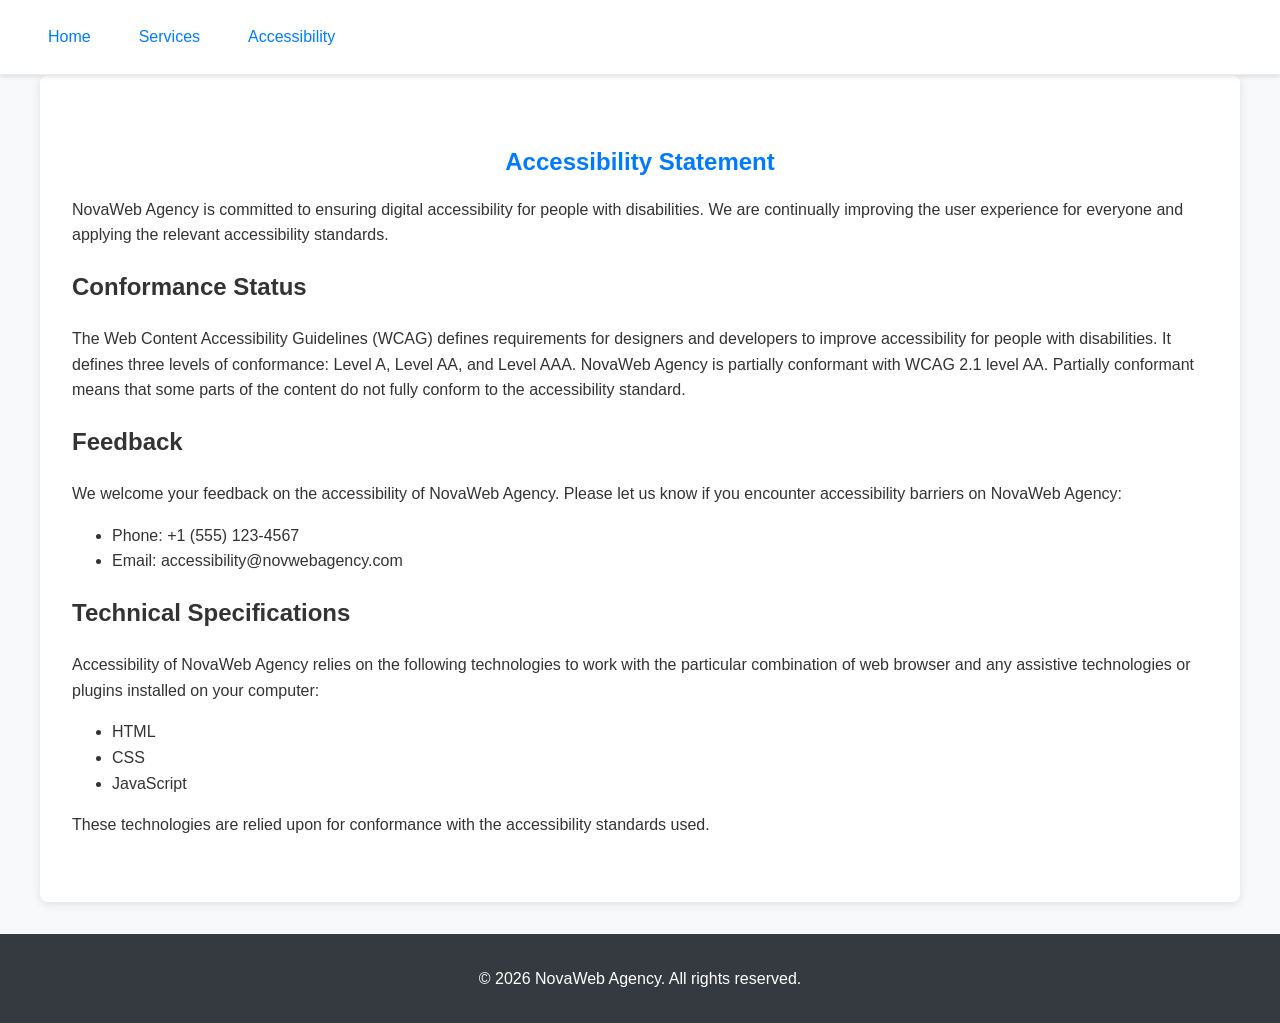
==== accessibility.html @ a5b37bcd "Initial commit - web agency project" ====
<!DOCTYPE html>
<html lang="en">
<head>
  <meta charset="UTF-8">
  <meta name="viewport" content="width=device-width, initial-scale=1.0">
  <title>Accessibility Statement - NovaWeb Agency</title>
  <link rel="stylesheet" href="css/style.css">
</head>
<body>
  <header class="header">
    <nav class="nav">
      <a href="index.html">Home</a>
      <a href="services.html">Services</a>
      <a href="accessibility.html">Accessibility</a>
    </nav>
  </header>

  <main>
    <section class="accessibility">
      <h1>Accessibility Statement</h1>

      <p>NovaWeb Agency is committed to ensuring digital accessibility for people with disabilities. We are continually improving the user experience for everyone and applying the relevant accessibility standards.</p>

      <h2>Conformance Status</h2>
      <p>The Web Content Accessibility Guidelines (WCAG) defines requirements for designers and developers to improve accessibility for people with disabilities. It defines three levels of conformance: Level A, Level AA, and Level AAA. NovaWeb Agency is partially conformant with WCAG 2.1 level AA. Partially conformant means that some parts of the content do not fully conform to the accessibility standard.</p>

      <h2>Feedback</h2>
      <p>We welcome your feedback on the accessibility of NovaWeb Agency. Please let us know if you encounter accessibility barriers on NovaWeb Agency:</p>
      <ul>
        <li>Phone: +1 (555) 123-4567</li>
        <li>Email: accessibility@novwebagency.com</li>
      </ul>

      <h2>Technical Specifications</h2>
      <p>Accessibility of NovaWeb Agency relies on the following technologies to work with the particular combination of web browser and any assistive technologies or plugins installed on your computer:</p>
      <ul>
        <li>HTML</li>
        <li>CSS</li>
        <li>JavaScript</li>
      </ul>
      <p>These technologies are relied upon for conformance with the accessibility standards used.</p>
    </section>
  </main>

  <footer>
    <p>&copy; 2026 NovaWeb Agency. All rights reserved.</p>
  </footer>
</body>
</html>
---- css/style.css ----
/* Mobile-first responsive design */

body {
  font-family: 'Segoe UI', Tahoma, Geneva, Verdana, sans-serif;
  margin: 0;
  padding: 0;
  line-height: 1.6;
  color: #333;
  background-color: #f8f9fa;
}

.header {
  position: sticky;
  top: 0;
  z-index: 1000;
  background-color: #fff;
  border-bottom: 1px solid #e9ecef;
  box-shadow: 0 2px 4px rgba(0,0,0,0.1);
}

.nav {
  display: flex;
  justify-content: space-around;
  padding: 1rem;
  gap: 1rem;
}

.nav a {
  text-decoration: none;
  color: #007bff;
  font-weight: 500;
  padding: 0.5rem 1rem;
  border-radius: 4px;
  transition: background-color 0.3s ease;
}

.nav a:hover {
  background-color: #e7f3ff;
}

main {
  max-width: 1200px;
  margin: 0 auto;
  padding: 0 1rem;
}

.hero {
  text-align: center;
  padding: 2rem 0;
  background: linear-gradient(135deg, #667eea 0%, #764ba2 100%);
  color: white;
  border-radius: 8px;
  margin-bottom: 2rem;
}

.hero h1 {
  margin-bottom: 1rem;
  font-size: 2.5rem;
}

.hero p {
  font-size: 1.2rem;
  margin-bottom: 1.5rem;
}

.hero img {
  max-width: 100%;
  height: auto;
  border-radius: 8px;
  margin-top: 1rem;
}

.about, .contact, .services, .accessibility {
  padding: 2rem 0;
  background-color: white;
  margin-bottom: 2rem;
  border-radius: 8px;
  box-shadow: 0 2px 10px rgba(0,0,0,0.1);
}

.about h2, .contact h2, .services h1, .accessibility h1 {
  color: #007bff;
  margin-bottom: 1rem;
  text-align: center;
}

.services h1 {
  font-size: 2rem;
}

.service-cards {
  display: grid;
  grid-template-columns: 1fr;
  gap: 1.5rem;
  margin-top: 2rem;
}

.card {
  background-color: #fff;
  border-radius: 8px;
  box-shadow: 0 2px 8px rgba(0,0,0,0.1);
  overflow: hidden;
  transition: transform 0.3s ease;
}

.card:hover {
  transform: translateY(-5px);
}

.card img {
  width: 100%;
  height: 200px;
  object-fit: cover;
}

.card h3 {
  padding: 1rem;
  margin: 0;
  color: #007bff;
}

.card p {
  padding: 0 1rem 1rem;
  margin: 0;
}

form {
  max-width: 500px;
  margin: 0 auto;
  display: grid;
  gap: 1rem;
}

label {
  font-weight: 500;
  color: #495057;
}

input, button {
  padding: 0.75rem;
  border: 1px solid #ced4da;
  border-radius: 4px;
  font-size: 1rem;
}

input:focus {
  outline: none;
  border-color: #007bff;
  box-shadow: 0 0 0 2px rgba(0,123,255,0.25);
}

button {
  background-color: #007bff;
  color: white;
  border: none;
  cursor: pointer;
  transition: background-color 0.3s ease;
}

button:hover {
  background-color: #0056b3;
}

footer {
  text-align: center;
  padding: 1rem;
  background-color: #343a40;
  color: white;
  margin-top: 2rem;
}

/* Tablet and larger */
@media (min-width: 768px) {
  .nav {
    justify-content: flex-start;
    padding: 1rem 2rem;
  }

  .hero h1 {
    font-size: 3rem;
  }

  .service-cards {
    grid-template-columns: repeat(2, 1fr);
  }

  .about, .contact, .services, .accessibility {
    padding: 3rem 2rem;
  }
}

/* Desktop */
@media (min-width: 1024px) {
  .service-cards {
    grid-template-columns: repeat(4, 1fr);
  }

  main {
    padding: 0 2rem;
  }
}
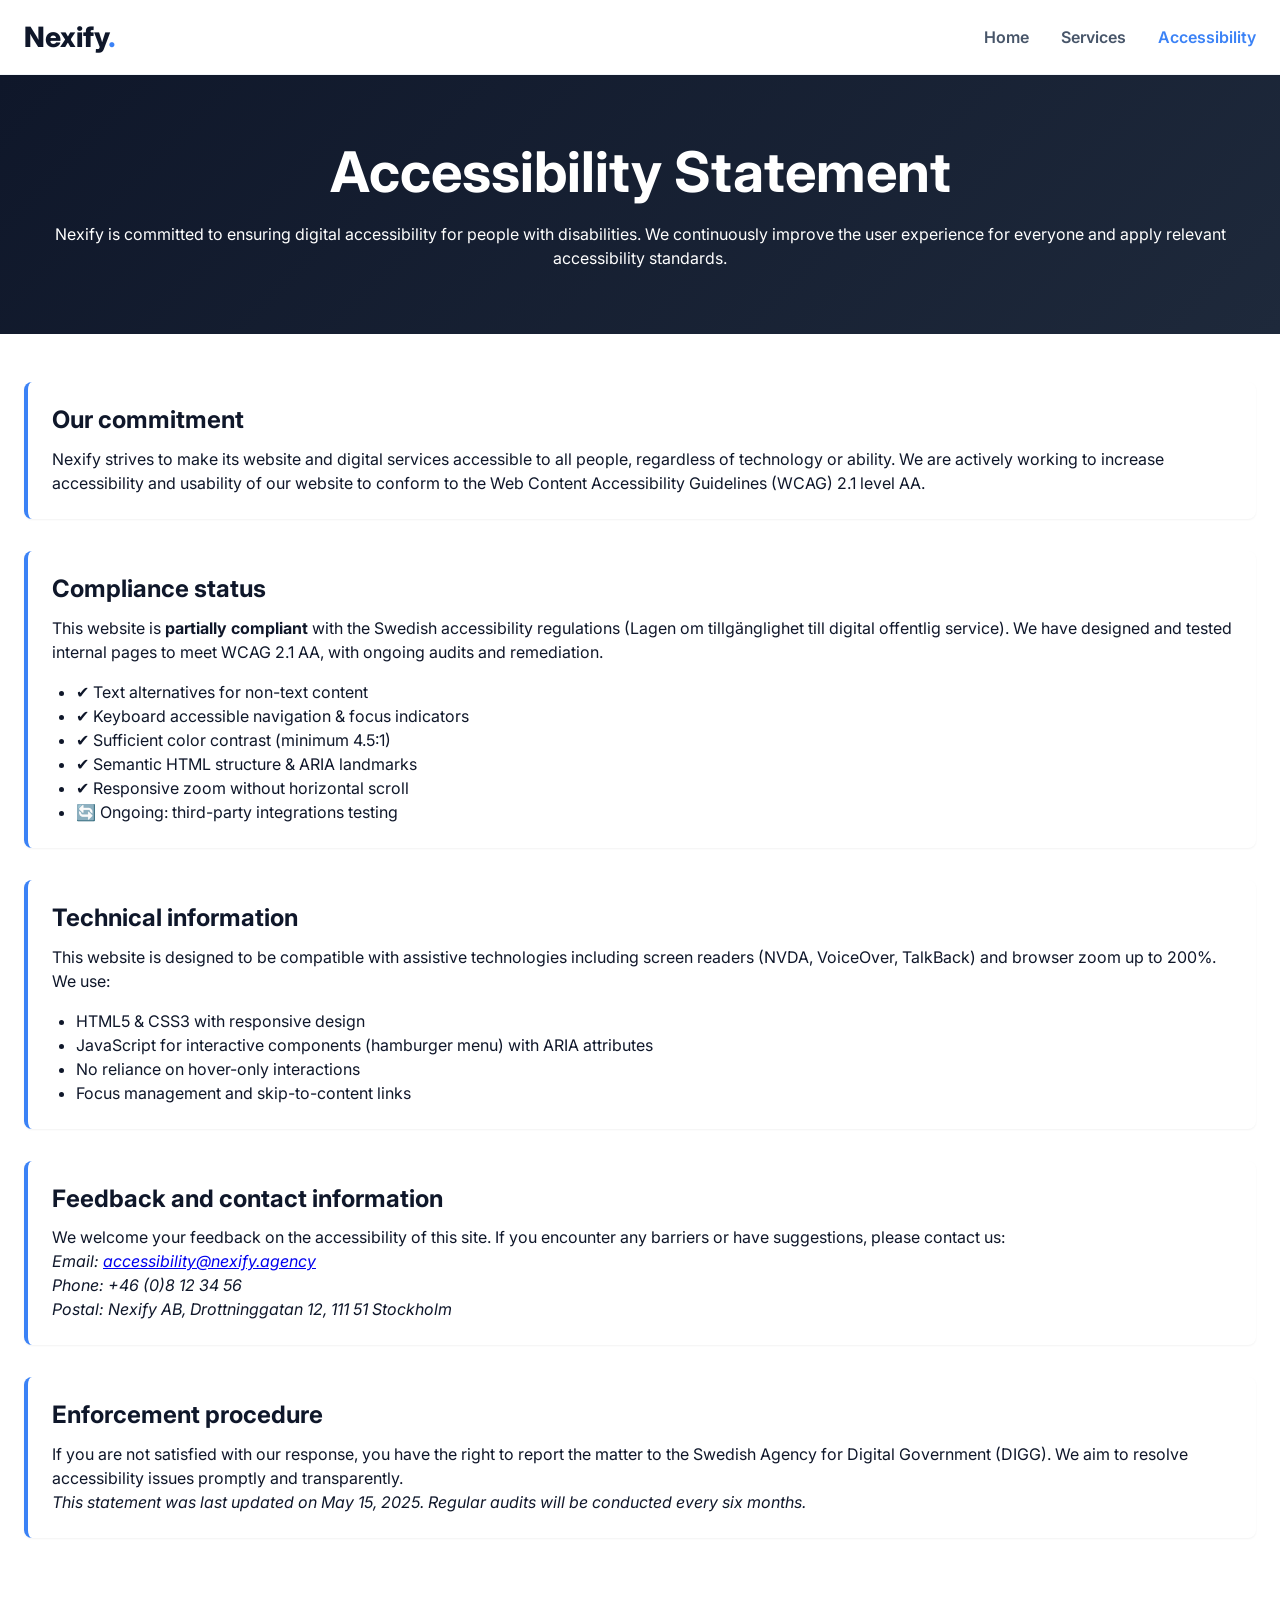
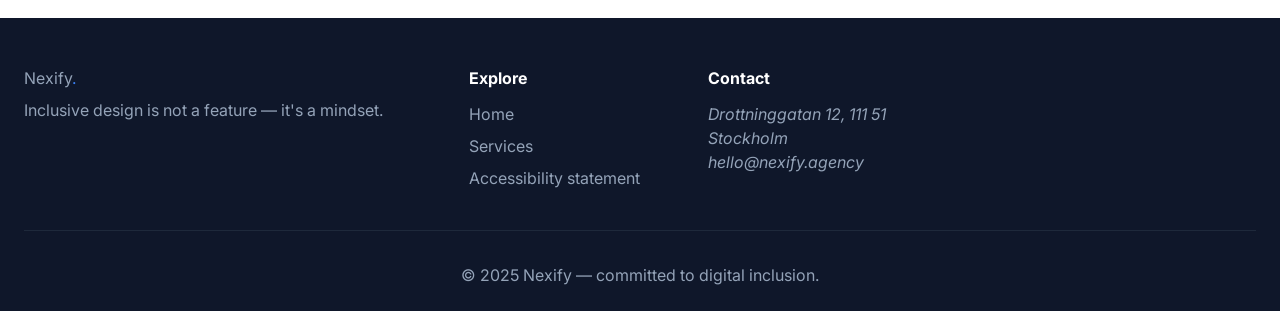
==== commit e0119aff: "Refactor website structure and styles for Nexify digital agency - Updated CSS styles for a modern, r" ====
--- a/accessibility.html
+++ b/accessibility.html
@@ -1,49 +1,124 @@
+<!-- accessibility.html -->
 <!DOCTYPE html>
 <html lang="en">
 <head>
-  <meta charset="UTF-8">
-  <meta name="viewport" content="width=device-width, initial-scale=1.0">
-  <title>Accessibility Statement - NovaWeb Agency</title>
-  <link rel="stylesheet" href="css/style.css">
+    <meta charset="UTF-8">
+    <meta name="viewport" content="width=device-width, initial-scale=1.0, viewport-fit=cover">
+    <meta name="description" content="Nexify Accessibility Statement — our commitment to digital inclusion, WCAG 2.1 AA compliance, and ongoing improvements.">
+    <title>Accessibility Statement | Nexify Agency</title>
+    <link rel="stylesheet" href="css/style.css">
+    <link rel="preconnect" href="https://fonts.googleapis.com">
+    <link rel="preconnect" href="https://fonts.gstatic.com" crossorigin>
+    <link href="https://fonts.googleapis.com/css2?family=Inter:opsz,wght@14..32,300;400;500;600;700&display=swap" rel="stylesheet">
+    <link rel="icon" type="image/svg+xml" href="data:image/svg+xml,%3Csvg xmlns='http://www.w3.org/2000/svg' viewBox='0 0 24 24' fill='%233b82f6'%3E%3Cpath d='M12 2L2 7l10 5 10-5-10-5zM2 17l10 5 10-5M2 12l10 5 10-5'/%3E%3C/svg%3E">
 </head>
 <body>
-  <header class="header">
-    <nav class="nav">
-      <a href="index.html">Home</a>
-      <a href="services.html">Services</a>
-      <a href="accessibility.html">Accessibility</a>
-    </nav>
-  </header>
+    <a href="#main-content" class="skip-link">Skip to main content</a>
 
-  <main>
-    <section class="accessibility">
-      <h1>Accessibility Statement</h1>
+    <header class="site-header" id="siteHeader">
+        <div class="container header-container">
+            <div class="logo">
+                <a href="index.html" aria-label="Nexify homepage">Nexify<span>.</span></a>
+            </div>
+            <button class="nav-toggle" id="navToggle" aria-label="Menu" aria-expanded="false" aria-controls="primaryNav">
+                <span class="hamburger-line"></span>
+                <span class="hamburger-line"></span>
+                <span class="hamburger-line"></span>
+            </button>
+            <nav id="primaryNav" class="primary-nav" aria-label="Main navigation">
+                <ul class="nav-list">
+                    <li><a href="index.html" class="nav-link">Home</a></li>
+                    <li><a href="services.html" class="nav-link">Services</a></li>
+                    <li><a href="accessibility.html" class="nav-link active" aria-current="page">Accessibility</a></li>
+                </ul>
+            </nav>
+        </div>
+    </header>
 
-      <p>NovaWeb Agency is committed to ensuring digital accessibility for people with disabilities. We are continually improving the user experience for everyone and applying the relevant accessibility standards.</p>
+    <main id="main-content" tabindex="-1">
+        <section class="page-hero accessibility-hero" aria-labelledby="statementTitle">
+            <div class="container">
+                <h1 id="statementTitle">Accessibility Statement</h1>
+                <p>Nexify is committed to ensuring digital accessibility for people with disabilities. We continuously improve the user experience for everyone and apply relevant accessibility standards.</p>
+            </div>
+        </section>
 
-      <h2>Conformance Status</h2>
-      <p>The Web Content Accessibility Guidelines (WCAG) defines requirements for designers and developers to improve accessibility for people with disabilities. It defines three levels of conformance: Level A, Level AA, and Level AAA. NovaWeb Agency is partially conformant with WCAG 2.1 level AA. Partially conformant means that some parts of the content do not fully conform to the accessibility standard.</p>
+        <div class="container statement-container">
+            <div class="statement-content">
+                <div class="statement-card">
+                    <h2>Our commitment</h2>
+                    <p>Nexify strives to make its website and digital services accessible to all people, regardless of technology or ability. We are actively working to increase accessibility and usability of our website to conform to the Web Content Accessibility Guidelines (WCAG) 2.1 level AA.</p>
+                </div>
 
-      <h2>Feedback</h2>
-      <p>We welcome your feedback on the accessibility of NovaWeb Agency. Please let us know if you encounter accessibility barriers on NovaWeb Agency:</p>
-      <ul>
-        <li>Phone: +1 (555) 123-4567</li>
-        <li>Email: accessibility@novwebagency.com</li>
-      </ul>
+                <div class="statement-card">
+                    <h2>Compliance status</h2>
+                    <p>This website is <strong>partially compliant</strong> with the Swedish accessibility regulations (Lagen om tillgänglighet till digital offentlig service). We have designed and tested internal pages to meet WCAG 2.1 AA, with ongoing audits and remediation.</p>
+                    <ul>
+                        <li>✔️ Text alternatives for non-text content</li>
+                        <li>✔️ Keyboard accessible navigation & focus indicators</li>
+                        <li>✔️ Sufficient color contrast (minimum 4.5:1)</li>
+                        <li>✔️ Semantic HTML structure & ARIA landmarks</li>
+                        <li>✔️ Responsive zoom without horizontal scroll</li>
+                        <li>🔄 Ongoing: third-party integrations testing</li>
+                    </ul>
+                </div>
 
-      <h2>Technical Specifications</h2>
-      <p>Accessibility of NovaWeb Agency relies on the following technologies to work with the particular combination of web browser and any assistive technologies or plugins installed on your computer:</p>
-      <ul>
-        <li>HTML</li>
-        <li>CSS</li>
-        <li>JavaScript</li>
-      </ul>
-      <p>These technologies are relied upon for conformance with the accessibility standards used.</p>
-    </section>
-  </main>
+                <div class="statement-card">
+                    <h2>Technical information</h2>
+                    <p>This website is designed to be compatible with assistive technologies including screen readers (NVDA, VoiceOver, TalkBack) and browser zoom up to 200%. We use:</p>
+                    <ul>
+                        <li>HTML5 & CSS3 with responsive design</li>
+                        <li>JavaScript for interactive components (hamburger menu) with ARIA attributes</li>
+                        <li>No reliance on hover-only interactions</li>
+                        <li>Focus management and skip-to-content links</li>
+                    </ul>
+                </div>
 
-  <footer>
-    <p>&copy; 2026 NovaWeb Agency. All rights reserved.</p>
-  </footer>
+                <div class="statement-card">
+                    <h2>Feedback and contact information</h2>
+                    <p>We welcome your feedback on the accessibility of this site. If you encounter any barriers or have suggestions, please contact us:</p>
+                    <address>
+                        Email: <a href="mailto:accessibility@nexify.agency">accessibility@nexify.agency</a><br>
+                        Phone: +46 (0)8 12 34 56<br>
+                        Postal: Nexify AB, Drottninggatan 12, 111 51 Stockholm
+                    </address>
+                </div>
+
+                <div class="statement-card">
+                    <h2>Enforcement procedure</h2>
+                    <p>If you are not satisfied with our response, you have the right to report the matter to the Swedish Agency for Digital Government (DIGG). We aim to resolve accessibility issues promptly and transparently.</p>
+                    <p><em>This statement was last updated on May 15, 2025. Regular audits will be conducted every six months.</em></p>
+                </div>
+            </div>
+        </div>
+    </main>
+
+    <footer class="site-footer">
+        <div class="container">
+            <div class="footer-grid">
+                <div class="footer-brand">
+                    <div class="logo logo-footer">Nexify<span>.</span></div>
+                    <p>Inclusive design is not a feature — it's a mindset.</p>
+                </div>
+                <div class="footer-links-group">
+                    <h4>Explore</h4>
+                    <ul>
+                        <li><a href="index.html">Home</a></li>
+                        <li><a href="services.html">Services</a></li>
+                        <li><a href="accessibility.html">Accessibility statement</a></li>
+                    </ul>
+                </div>
+                <div class="footer-contact">
+                    <h4>Contact</h4>
+                    <address>Drottninggatan 12, 111 51 Stockholm<br>hello@nexify.agency</address>
+                </div>
+            </div>
+            <div class="footer-bottom">
+                <p>© 2025 Nexify — committed to digital inclusion.</p>
+            </div>
+        </div>
+    </footer>
+
+    <script src="js/script.js"></script>
 </body>
 </html>
--- a/css/style.css
+++ b/css/style.css
@@ -1,201 +1,578 @@
-/* Mobile-first responsive design */
+/* css/style.css */
+:root {
+    --primary: #3b82f6;
+    --primary-dark: #2563eb;
+    --primary-light: #60a5fa;
+    --dark: #0f172a;
+    --gray-800: #1e293b;
+    --gray-600: #475569;
+    --gray-400: #94a3b8;
+    --gray-100: #f1f5f9;
+    --white: #ffffff;
+    --shadow-sm: 0 1px 2px 0 rgb(0 0 0 / 0.05);
+    --shadow-md: 0 4px 6px -1px rgb(0 0 0 / 0.1);
+    --shadow-lg: 0 10px 15px -3px rgb(0 0 0 / 0.1);
+    --radius: 1rem;
+    --radius-sm: 0.5rem;
+}
+
+* {
+    margin: 0;
+    padding: 0;
+    box-sizing: border-box;
+}
 
 body {
-  font-family: 'Segoe UI', Tahoma, Geneva, Verdana, sans-serif;
-  margin: 0;
-  padding: 0;
-  line-height: 1.6;
-  color: #333;
-  background-color: #f8f9fa;
-}
-
-.header {
-  position: sticky;
-  top: 0;
-  z-index: 1000;
-  background-color: #fff;
-  border-bottom: 1px solid #e9ecef;
-  box-shadow: 0 2px 4px rgba(0,0,0,0.1);
-}
-
-.nav {
-  display: flex;
-  justify-content: space-around;
-  padding: 1rem;
-  gap: 1rem;
-}
-
-.nav a {
-  text-decoration: none;
-  color: #007bff;
-  font-weight: 500;
-  padding: 0.5rem 1rem;
-  border-radius: 4px;
-  transition: background-color 0.3s ease;
-}
-
-.nav a:hover {
-  background-color: #e7f3ff;
-}
-
-main {
-  max-width: 1200px;
-  margin: 0 auto;
-  padding: 0 1rem;
-}
-
+    font-family: 'Inter', system-ui, -apple-system, sans-serif;
+    line-height: 1.5;
+    color: var(--dark);
+    background-color: var(--white);
+}
+
+.container {
+    max-width: 1280px;
+    margin: 0 auto;
+    padding: 0 1.5rem;
+}
+
+/* Skip link */
+.skip-link {
+    position: absolute;
+    top: -40px;
+    left: 0;
+    background: var(--primary);
+    color: white;
+    padding: 0.5rem 1rem;
+    text-decoration: none;
+    z-index: 1000;
+    border-radius: var(--radius-sm);
+}
+
+.skip-link:focus {
+    top: 1rem;
+    left: 1rem;
+}
+
+/* Typography */
+h1, h2, h3 {
+    line-height: 1.2;
+    font-weight: 700;
+}
+
+h1 { font-size: 2.5rem; margin-bottom: 1rem; }
+h2 { font-size: 2rem; margin-bottom: 1rem; }
+h3 { font-size: 1.25rem; margin-bottom: 0.5rem; }
+
+@media (min-width: 768px) {
+    h1 { font-size: 3.5rem; }
+    h2 { font-size: 2.5rem; }
+}
+
+/* Buttons & interactive elements */
+.btn {
+    display: inline-flex;
+    align-items: center;
+    gap: 0.5rem;
+    padding: 0.75rem 1.5rem;
+    border-radius: 2rem;
+    font-weight: 600;
+    text-decoration: none;
+    transition: all 0.2s ease;
+    border: 2px solid transparent;
+    cursor: pointer;
+}
+
+.btn-primary {
+    background: var(--primary);
+    color: white;
+}
+
+.btn-primary:hover,
+.btn-primary:focus {
+    background: var(--primary-dark);
+    transform: translateY(-2px);
+    box-shadow: var(--shadow-lg);
+}
+
+.btn-secondary {
+    background: transparent;
+    border-color: var(--primary);
+    color: var(--primary);
+}
+
+.btn-secondary:hover,
+.btn-secondary:focus {
+    background: var(--primary-light);
+    color: white;
+    border-color: var(--primary-light);
+}
+
+.btn-block {
+    width: 100%;
+    justify-content: center;
+}
+
+.gradient-text {
+    background: linear-gradient(135deg, var(--primary), #8b5cf6);
+    background-clip: text;
+    -webkit-background-clip: text;
+    color: transparent;
+}
+
+/* Header & Navigation */
+.site-header {
+    background: rgba(255,255,255,0.95);
+    backdrop-filter: blur(8px);
+    position: sticky;
+    top: 0;
+    z-index: 100;
+    box-shadow: var(--shadow-sm);
+    border-bottom: 1px solid var(--gray-100);
+}
+
+.header-container {
+    display: flex;
+    justify-content: space-between;
+    align-items: center;
+    padding: 1rem 1.5rem;
+}
+
+.logo a {
+    font-size: 1.75rem;
+    font-weight: 800;
+    text-decoration: none;
+    color: var(--dark);
+}
+
+.logo span {
+    color: var(--primary);
+}
+
+/* Hamburger Menu */
+.nav-toggle {
+    display: flex;
+    flex-direction: column;
+    gap: 0.4rem;
+    background: transparent;
+    border: none;
+    cursor: pointer;
+    padding: 0.5rem;
+    z-index: 101;
+}
+
+.hamburger-line {
+    width: 1.75rem;
+    height: 2px;
+    background-color: var(--dark);
+    transition: all 0.2s ease;
+}
+
+.primary-nav {
+    position: fixed;
+    top: 0;
+    right: -100%;
+    width: 80%;
+    max-width: 320px;
+    height: 100vh;
+    background: white;
+    box-shadow: var(--shadow-lg);
+    padding: 5rem 2rem;
+    transition: right 0.3s ease;
+    z-index: 99;
+}
+
+.primary-nav.nav-open {
+    right: 0;
+}
+
+.nav-list {
+    list-style: none;
+    display: flex;
+    flex-direction: column;
+    gap: 1.5rem;
+}
+
+.nav-link {
+    text-decoration: none;
+    font-weight: 600;
+    color: var(--gray-600);
+    padding: 0.5rem 0;
+    font-size: 1.25rem;
+    transition: color 0.2s;
+}
+
+.nav-link:hover,
+.nav-link:focus,
+.nav-link.active {
+    color: var(--primary);
+}
+
+@media (min-width: 768px) {
+    .nav-toggle {
+        display: none;
+    }
+    
+    .primary-nav {
+        position: static;
+        width: auto;
+        height: auto;
+        background: transparent;
+        box-shadow: none;
+        padding: 0;
+    }
+    
+    .nav-list {
+        flex-direction: row;
+        gap: 2rem;
+    }
+    
+    .nav-link {
+        font-size: 1rem;
+    }
+}
+
+/* Hero Section */
 .hero {
-  text-align: center;
-  padding: 2rem 0;
-  background: linear-gradient(135deg, #667eea 0%, #764ba2 100%);
-  color: white;
-  border-radius: 8px;
-  margin-bottom: 2rem;
-}
-
-.hero h1 {
-  margin-bottom: 1rem;
-  font-size: 2.5rem;
-}
-
-.hero p {
-  font-size: 1.2rem;
-  margin-bottom: 1.5rem;
-}
-
-.hero img {
-  max-width: 100%;
-  height: auto;
-  border-radius: 8px;
-  margin-top: 1rem;
-}
-
-.about, .contact, .services, .accessibility {
-  padding: 2rem 0;
-  background-color: white;
-  margin-bottom: 2rem;
-  border-radius: 8px;
-  box-shadow: 0 2px 10px rgba(0,0,0,0.1);
-}
-
-.about h2, .contact h2, .services h1, .accessibility h1 {
-  color: #007bff;
-  margin-bottom: 1rem;
-  text-align: center;
-}
-
-.services h1 {
-  font-size: 2rem;
-}
-
-.service-cards {
-  display: grid;
-  grid-template-columns: 1fr;
-  gap: 1.5rem;
-  margin-top: 2rem;
-}
-
-.card {
-  background-color: #fff;
-  border-radius: 8px;
-  box-shadow: 0 2px 8px rgba(0,0,0,0.1);
-  overflow: hidden;
-  transition: transform 0.3s ease;
-}
-
-.card:hover {
-  transform: translateY(-5px);
-}
-
-.card img {
-  width: 100%;
-  height: 200px;
-  object-fit: cover;
-}
-
-.card h3 {
-  padding: 1rem;
-  margin: 0;
-  color: #007bff;
-}
-
-.card p {
-  padding: 0 1rem 1rem;
-  margin: 0;
-}
-
-form {
-  max-width: 500px;
-  margin: 0 auto;
-  display: grid;
-  gap: 1rem;
-}
-
-label {
-  font-weight: 500;
-  color: #495057;
-}
-
-input, button {
-  padding: 0.75rem;
-  border: 1px solid #ced4da;
-  border-radius: 4px;
-  font-size: 1rem;
-}
-
-input:focus {
-  outline: none;
-  border-color: #007bff;
-  box-shadow: 0 0 0 2px rgba(0,123,255,0.25);
-}
-
-button {
-  background-color: #007bff;
-  color: white;
-  border: none;
-  cursor: pointer;
-  transition: background-color 0.3s ease;
-}
-
-button:hover {
-  background-color: #0056b3;
-}
-
-footer {
-  text-align: center;
-  padding: 1rem;
-  background-color: #343a40;
-  color: white;
-  margin-top: 2rem;
-}
-
-/* Tablet and larger */
-@media (min-width: 768px) {
-  .nav {
-    justify-content: flex-start;
-    padding: 1rem 2rem;
-  }
-
-  .hero h1 {
+    padding: 4rem 0;
+}
+
+.hero-grid {
+    display: flex;
+    flex-direction: column;
+    gap: 2rem;
+}
+
+.hero-badge {
+    display: inline-block;
+    background: var(--gray-100);
+    padding: 0.25rem 0.75rem;
+    border-radius: 2rem;
+    font-size: 0.875rem;
+    margin-bottom: 1rem;
+}
+
+.hero-buttons {
+    display: flex;
+    gap: 1rem;
+    flex-wrap: wrap;
+    margin-top: 1.5rem;
+}
+
+.hero-image img {
+    width: 100%;
+    height: auto;
+    border-radius: var(--radius);
+    box-shadow: var(--shadow-lg);
+}
+
+@media (min-width: 768px) {
+    .hero-grid {
+        flex-direction: row;
+        align-items: center;
+    }
+    .hero-content, .hero-image {
+        flex: 1;
+    }
+}
+
+/* Principles Grid */
+.principles {
+    padding: 4rem 0;
+    background: var(--gray-100);
+}
+
+.section-header {
+    text-align: center;
+    margin-bottom: 3rem;
+}
+
+.section-tag {
+    color: var(--primary);
+    font-weight: 600;
+    text-transform: uppercase;
+    letter-spacing: 1px;
+    font-size: 0.875rem;
+}
+
+.principles-grid {
+    display: grid;
+    gap: 2rem;
+    grid-template-columns: 1fr;
+}
+
+.principle-card {
+    background: white;
+    padding: 2rem;
+    border-radius: var(--radius);
+    box-shadow: var(--shadow-sm);
+    transition: transform 0.2s;
+}
+
+.principle-card:hover {
+    transform: translateY(-4px);
+}
+
+.principle-icon {
+    font-size: 2.5rem;
+    margin-bottom: 1rem;
+}
+
+@media (min-width: 768px) {
+    .principles-grid {
+        grid-template-columns: repeat(3, 1fr);
+    }
+}
+
+/* Contact Form */
+.contact-form-section {
+    padding: 4rem 0;
+}
+
+.form-wrapper {
+    display: grid;
+    gap: 2rem;
+    background: var(--gray-100);
+    border-radius: var(--radius);
+    padding: 2rem;
+}
+
+.form-benefits {
+    list-style: none;
+    margin-top: 1rem;
+}
+
+.form-benefits li {
+    margin: 0.5rem 0;
+}
+
+.agency-form {
+    background: white;
+    padding: 1.5rem;
+    border-radius: var(--radius);
+}
+
+.form-row {
+    display: grid;
+    gap: 1rem;
+    margin-bottom: 1rem;
+}
+
+.form-group {
+    display: flex;
+    flex-direction: column;
+    gap: 0.5rem;
+}
+
+.form-group label {
+    font-weight: 600;
+}
+
+.form-group input,
+.form-group textarea {
+    padding: 0.75rem;
+    border: 1px solid var(--gray-400);
+    border-radius: var(--radius-sm);
+    font-family: inherit;
+    transition: border 0.2s;
+}
+
+.form-group input:focus,
+.form-group textarea:focus {
+    outline: none;
+    border-color: var(--primary);
+    box-shadow: 0 0 0 3px rgba(59,130,246,0.2);
+}
+
+.form-note {
+    font-size: 0.75rem;
+    color: var(--gray-600);
+    margin: 1rem 0;
+}
+
+@media (min-width: 768px) {
+    .form-wrapper {
+        grid-template-columns: 1fr 1fr;
+        gap: 3rem;
+    }
+    .form-row {
+        grid-template-columns: 1fr 1fr;
+    }
+}
+
+/* Showcase */
+.showcase {
+    padding: 4rem 0;
+    background: var(--gray-100);
+}
+
+.showcase-grid {
+    display: grid;
+    gap: 2rem;
+    grid-template-columns: 1fr;
+}
+
+.showcase-item {
+    background: white;
+    border-radius: var(--radius);
+    overflow: hidden;
+    transition: transform 0.2s;
+}
+
+.showcase-item img {
+    width: 100%;
+    height: auto;
+    display: block;
+}
+
+.showcase-item h3, .showcase-item p {
+    padding: 0 1rem 1rem;
+}
+
+@media (min-width: 768px) {
+    .showcase-grid {
+        grid-template-columns: repeat(3, 1fr);
+    }
+}
+
+/* Services Page */
+.page-hero {
+    background: linear-gradient(135deg, var(--dark), var(--gray-800));
+    color: white;
+    padding: 4rem 0;
+    text-align: center;
+}
+
+.services-grid-detailed {
+    display: grid;
+    gap: 2rem;
+    padding: 4rem 0;
+}
+
+.service-card {
+    background: white;
+    border: 1px solid var(--gray-100);
+    border-radius: var(--radius);
+    padding: 2rem;
+    box-shadow: var(--shadow-sm);
+}
+
+.service-icon {
     font-size: 3rem;
-  }
-
-  .service-cards {
-    grid-template-columns: repeat(2, 1fr);
-  }
-
-  .about, .contact, .services, .accessibility {
-    padding: 3rem 2rem;
-  }
-}
-
-/* Desktop */
-@media (min-width: 1024px) {
-  .service-cards {
-    grid-template-columns: repeat(4, 1fr);
-  }
-
-  main {
-    padding: 0 2rem;
-  }
+    margin-bottom: 1rem;
+}
+
+.service-features {
+    margin-top: 1rem;
+    padding-left: 1.25rem;
+    color: var(--gray-600);
+}
+
+.cta-section {
+    background: var(--primary);
+    color: white;
+    text-align: center;
+    padding: 4rem 0;
+}
+
+.cta-content .btn-primary {
+    background: white;
+    color: var(--primary);
+}
+
+@media (min-width: 768px) {
+    .services-grid-detailed {
+        grid-template-columns: repeat(2, 1fr);
+    }
+}
+
+/* Accessibility Statement */
+.statement-container {
+    padding: 3rem 1.5rem;
+}
+
+.statement-card {
+    background: white;
+    border-left: 4px solid var(--primary);
+    padding: 1.5rem;
+    margin-bottom: 2rem;
+    box-shadow: var(--shadow-sm);
+    border-radius: var(--radius-sm);
+}
+
+.statement-card h2 {
+    font-size: 1.5rem;
+    margin-bottom: 0.75rem;
+}
+
+.statement-card ul {
+    margin-top: 1rem;
+    padding-left: 1.5rem;
+}
+
+/* Footer */
+.site-footer {
+    background: var(--dark);
+    color: var(--gray-400);
+    padding: 3rem 0 1.5rem;
+}
+
+.footer-grid {
+    display: grid;
+    gap: 2rem;
+    margin-bottom: 2rem;
+}
+
+.footer-brand p {
+    margin-top: 0.5rem;
+}
+
+.social-links {
+    display: flex;
+    gap: 1rem;
+    margin-top: 1rem;
+}
+
+.social-links a {
+    background: var(--gray-800);
+    color: white;
+    width: 2rem;
+    height: 2rem;
+    display: inline-flex;
+    align-items: center;
+    justify-content: center;
+    border-radius: 50%;
+    text-decoration: none;
+    font-weight: bold;
+}
+
+.footer-links-group h4,
+.footer-contact h4 {
+    color: white;
+    margin-bottom: 0.75rem;
+}
+
+.footer-links-group ul {
+    list-style: none;
+}
+
+.footer-links-group li {
+    margin-bottom: 0.5rem;
+}
+
+.footer-links-group a,
+.footer-contact address {
+    color: var(--gray-400);
+    text-decoration: none;
+}
+
+.footer-bottom {
+    text-align: center;
+    padding-top: 2rem;
+    border-top: 1px solid var(--gray-800);
+}
+
+@media (min-width: 768px) {
+    .footer-grid {
+        grid-template-columns: 2fr 1fr 1fr 1.5fr;
+    }
 }
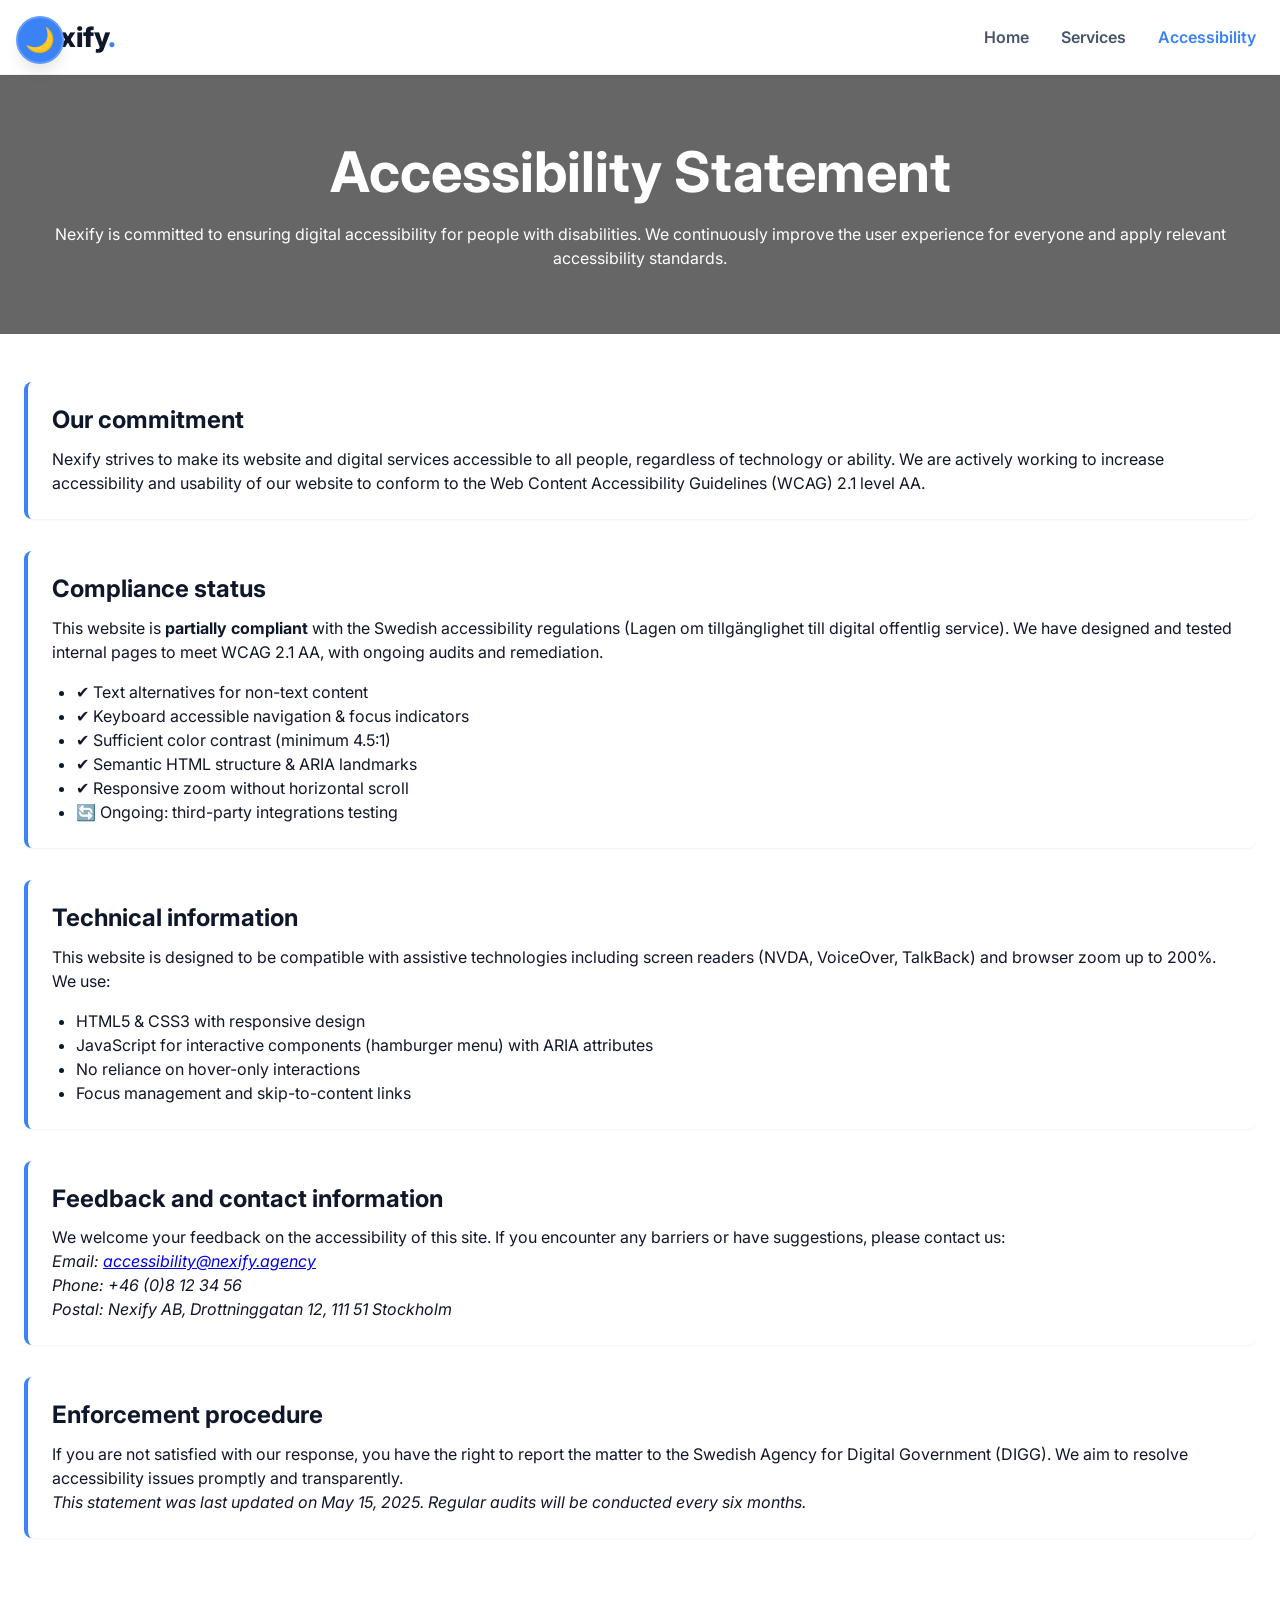
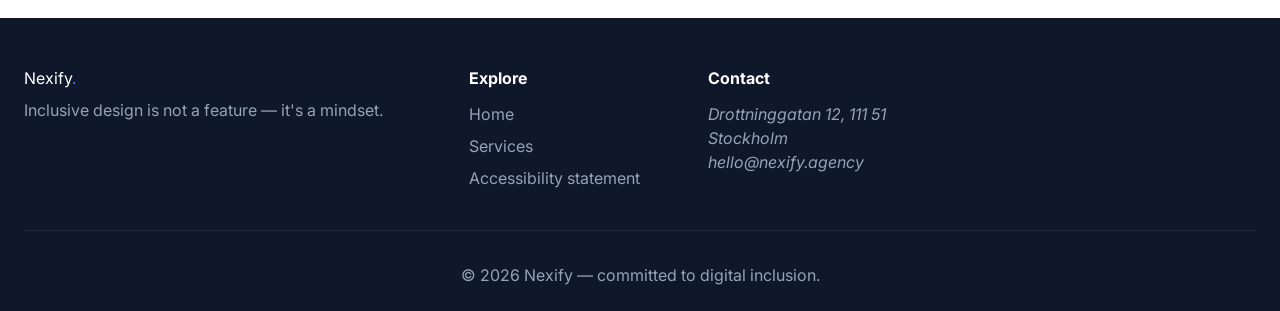
==== commit 2d5d387e: "Add theme toggle functionality and update copyright year" ====
--- a/accessibility.html
+++ b/accessibility.html
@@ -13,6 +13,10 @@
     <link rel="icon" type="image/svg+xml" href="data:image/svg+xml,%3Csvg xmlns='http://www.w3.org/2000/svg' viewBox='0 0 24 24' fill='%233b82f6'%3E%3Cpath d='M12 2L2 7l10 5 10-5-10-5zM2 17l10 5 10-5M2 12l10 5 10-5'/%3E%3C/svg%3E">
 </head>
 <body>
+    <button id="themeToggle" class="theme-toggle-btn" aria-label="Switch between light and dark mode">
+        <span class="theme-icon">🌙</span>
+    </button>
+
     <a href="#main-content" class="skip-link">Skip to main content</a>
 
     <header class="site-header" id="siteHeader">
@@ -114,7 +118,7 @@
                 </div>
             </div>
             <div class="footer-bottom">
-                <p>© 2025 Nexify — committed to digital inclusion.</p>
+                <p>© 2026 Nexify — committed to digital inclusion.</p>
             </div>
         </div>
     </footer>
--- a/css/style.css
+++ b/css/style.css
@@ -16,6 +16,19 @@
     --radius-sm: 0.5rem;
 }
 
+/* Dark mode variables */
+[data-theme="dark"] {
+    --dark: #f1f5f9;
+    --gray-800: #e2e8f0;
+    --gray-600: #cbd5e1;
+    --gray-400: #94a3b8;
+    --gray-100: #1e293b;
+    --white: #0f172a;
+    --shadow-sm: 0 1px 2px 0 rgb(0 0 0 / 0.3);
+    --shadow-md: 0 4px 6px -1px rgb(0 0 0 / 0.4);
+    --shadow-lg: 0 10px 15px -3px rgb(0 0 0 / 0.4);
+}
+
 * {
     margin: 0;
     padding: 0;
@@ -27,12 +40,43 @@
     line-height: 1.5;
     color: var(--dark);
     background-color: var(--white);
+    transition: background-color 0.3s ease, color 0.3s ease;
 }
 
 .container {
     max-width: 1280px;
     margin: 0 auto;
     padding: 0 1.5rem;
+}
+
+/* Theme Toggle Button - Fixed at top left edge */
+.theme-toggle-btn {
+    position: fixed;
+    top: 1rem;
+    left: 1rem;
+    z-index: 1000;
+    background: var(--primary);
+    border: none;
+    width: 48px;
+    height: 48px;
+    border-radius: 50%;
+    cursor: pointer;
+    display: flex;
+    align-items: center;
+    justify-content: center;
+    box-shadow: var(--shadow-lg);
+    transition: transform 0.2s ease, background 0.2s ease;
+    border: 2px solid rgba(255,255,255,0.2);
+}
+
+.theme-toggle-btn:hover {
+    transform: scale(1.05);
+    background: var(--primary-dark);
+}
+
+.theme-icon {
+    font-size: 1.5rem;
+    pointer-events: none;
 }
 
 /* Skip link */
@@ -121,13 +165,14 @@
 
 /* Header & Navigation */
 .site-header {
-    background: rgba(255,255,255,0.95);
+    background: rgba(var(--white-rgb, 255,255,255), 0.95);
     backdrop-filter: blur(8px);
     position: sticky;
     top: 0;
     z-index: 100;
     box-shadow: var(--shadow-sm);
     border-bottom: 1px solid var(--gray-100);
+    transition: background 0.3s ease;
 }
 
 .header-container {
@@ -142,6 +187,7 @@
     font-weight: 800;
     text-decoration: none;
     color: var(--dark);
+    transition: color 0.3s ease;
 }
 
 .logo span {
@@ -174,7 +220,7 @@
     width: 80%;
     max-width: 320px;
     height: 100vh;
-    background: white;
+    background: var(--white);
     box-shadow: var(--shadow-lg);
     padding: 5rem 2rem;
     transition: right 0.3s ease;
@@ -231,9 +277,11 @@
     }
 }
 
-/* Hero Section */
+/* Hero Section with image background */
 .hero {
     padding: 4rem 0;
+    position: relative;
+    background: linear-gradient(135deg, rgba(15,23,42,0.8), rgba(59,130,246,0.1));
 }
 
 .hero-grid {
@@ -263,6 +311,7 @@
     height: auto;
     border-radius: var(--radius);
     box-shadow: var(--shadow-lg);
+    object-fit: cover;
 }
 
 @media (min-width: 768px) {
@@ -279,6 +328,7 @@
 .principles {
     padding: 4rem 0;
     background: var(--gray-100);
+    transition: background 0.3s ease;
 }
 
 .section-header {
@@ -301,7 +351,7 @@
 }
 
 .principle-card {
-    background: white;
+    background: var(--white);
     padding: 2rem;
     border-radius: var(--radius);
     box-shadow: var(--shadow-sm);
@@ -334,6 +384,7 @@
     background: var(--gray-100);
     border-radius: var(--radius);
     padding: 2rem;
+    transition: background 0.3s ease;
 }
 
 .form-benefits {
@@ -346,9 +397,10 @@
 }
 
 .agency-form {
-    background: white;
+    background: var(--white);
     padding: 1.5rem;
     border-radius: var(--radius);
+    transition: background 0.3s ease;
 }
 
 .form-row {
@@ -373,6 +425,8 @@
     border: 1px solid var(--gray-400);
     border-radius: var(--radius-sm);
     font-family: inherit;
+    background: var(--white);
+    color: var(--dark);
     transition: border 0.2s;
 }
 
@@ -399,10 +453,11 @@
     }
 }
 
-/* Showcase */
+/* Showcase with image backgrounds */
 .showcase {
     padding: 4rem 0;
     background: var(--gray-100);
+    transition: background 0.3s ease;
 }
 
 .showcase-grid {
@@ -412,15 +467,20 @@
 }
 
 .showcase-item {
-    background: white;
+    background: var(--white);
     border-radius: var(--radius);
     overflow: hidden;
     transition: transform 0.2s;
 }
 
+.showcase-item:hover {
+    transform: translateY(-4px);
+}
+
 .showcase-item img {
     width: 100%;
-    height: auto;
+    height: 200px;
+    object-fit: cover;
     display: block;
 }
 
@@ -434,12 +494,34 @@
     }
 }
 
-/* Services Page */
+/* Services Page with image background */
 .page-hero {
     background: linear-gradient(135deg, var(--dark), var(--gray-800));
     color: white;
     padding: 4rem 0;
     text-align: center;
+}
+
+.services-hero {
+    background-image: url('https://images.unsplash.com/photo-1522071820081-009f0129c71c?w=1600&h=400&fit=crop');
+    background-size: cover;
+    background-position: center;
+    position: relative;
+}
+
+.services-hero::before {
+    content: '';
+    position: absolute;
+    top: 0;
+    left: 0;
+    right: 0;
+    bottom: 0;
+    background: rgba(0,0,0,0.6);
+}
+
+.services-hero .container {
+    position: relative;
+    z-index: 1;
 }
 
 .services-grid-detailed {
@@ -449,11 +531,16 @@
 }
 
 .service-card {
-    background: white;
+    background: var(--white);
     border: 1px solid var(--gray-100);
     border-radius: var(--radius);
     padding: 2rem;
     box-shadow: var(--shadow-sm);
+    transition: transform 0.2s;
+}
+
+.service-card:hover {
+    transform: translateY(-4px);
 }
 
 .service-icon {
@@ -485,18 +572,41 @@
     }
 }
 
-/* Accessibility Statement */
+/* Accessibility Statement page with image background */
+.accessibility-hero {
+    background-image: url('https://images.unsplash.com/photo-1559028012-481c04fa702d?w=1600&h=400&fit=crop');
+    background-size: cover;
+    background-position: center;
+    position: relative;
+}
+
+.accessibility-hero::before {
+    content: '';
+    position: absolute;
+    top: 0;
+    left: 0;
+    right: 0;
+    bottom: 0;
+    background: rgba(0,0,0,0.6);
+}
+
+.accessibility-hero .container {
+    position: relative;
+    z-index: 1;
+}
+
 .statement-container {
     padding: 3rem 1.5rem;
 }
 
 .statement-card {
-    background: white;
+    background: var(--white);
     border-left: 4px solid var(--primary);
     padding: 1.5rem;
     margin-bottom: 2rem;
     box-shadow: var(--shadow-sm);
     border-radius: var(--radius-sm);
+    transition: background 0.3s ease;
 }
 
 .statement-card h2 {
@@ -514,6 +624,7 @@
     background: var(--dark);
     color: var(--gray-400);
     padding: 3rem 0 1.5rem;
+    transition: background 0.3s ease;
 }
 
 .footer-grid {
@@ -524,6 +635,10 @@
 
 .footer-brand p {
     margin-top: 0.5rem;
+}
+
+.logo-footer a, .logo-footer {
+    color: white;
 }
 
 .social-links {
@@ -575,4 +690,10 @@
     .footer-grid {
         grid-template-columns: 2fr 1fr 1fr 1.5fr;
     }
+}
+
+/* Dark mode adjustments for images - slight overlay */
+[data-theme="dark"] .hero-image img,
+[data-theme="dark"] .showcase-item img {
+    filter: brightness(0.9);
 }
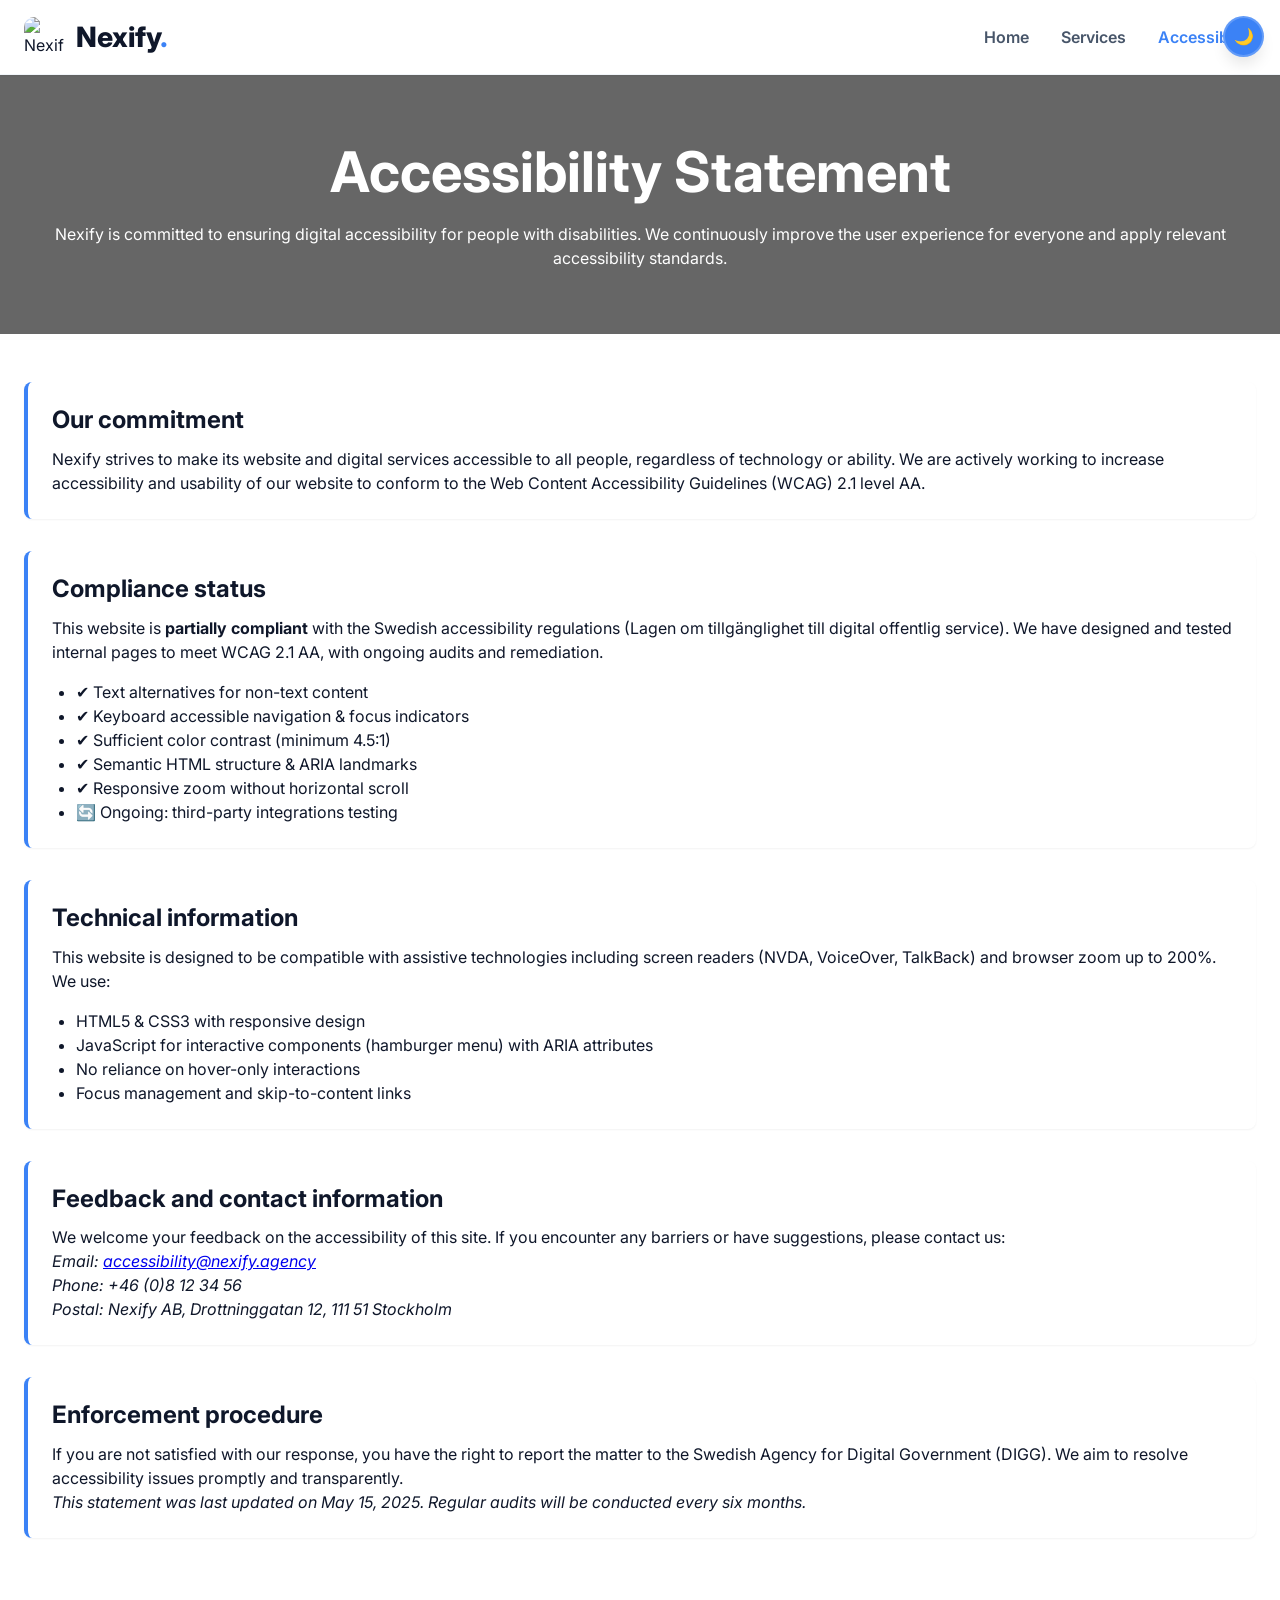
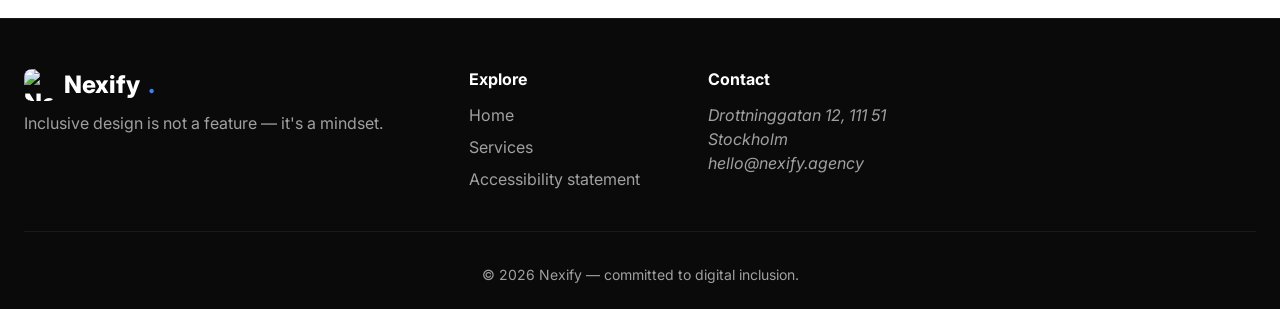
==== commit 2451d3f2: "Enhance accessibility and improve logo presentation across multiple pages" ====
--- a/accessibility.html
+++ b/accessibility.html
@@ -13,15 +13,16 @@
     <link rel="icon" type="image/svg+xml" href="data:image/svg+xml,%3Csvg xmlns='http://www.w3.org/2000/svg' viewBox='0 0 24 24' fill='%233b82f6'%3E%3Cpath d='M12 2L2 7l10 5 10-5-10-5zM2 17l10 5 10-5M2 12l10 5 10-5'/%3E%3C/svg%3E">
 </head>
 <body>
+    <a href="#main-content" class="skip-link">Skip to main content</a>
+
     <button id="themeToggle" class="theme-toggle-btn" aria-label="Switch between light and dark mode">
         <span class="theme-icon">🌙</span>
     </button>
 
-    <a href="#main-content" class="skip-link">Skip to main content</a>
-
     <header class="site-header" id="siteHeader">
         <div class="container header-container">
             <div class="logo">
+                <img src="https://placehold.co/40x40/3b82f6/ffffff?text=N" alt="Nexify logo" class="logo-img">
                 <a href="index.html" aria-label="Nexify homepage">Nexify<span>.</span></a>
             </div>
             <button class="nav-toggle" id="navToggle" aria-label="Menu" aria-expanded="false" aria-controls="primaryNav">
@@ -101,7 +102,10 @@
         <div class="container">
             <div class="footer-grid">
                 <div class="footer-brand">
-                    <div class="logo logo-footer">Nexify<span>.</span></div>
+                    <div class="logo logo-footer">
+                        <img src="https://placehold.co/32x32/3b82f6/ffffff?text=N" alt="Nexify logo" class="logo-img-small">
+                        Nexify<span>.</span>
+                    </div>
                     <p>Inclusive design is not a feature — it's a mindset.</p>
                 </div>
                 <div class="footer-links-group">
--- a/css/style.css
+++ b/css/style.css
@@ -16,7 +16,7 @@
     --radius-sm: 0.5rem;
 }
 
-/* Dark mode variables */
+/* Dark mode variables - affects body only, not footer */
 [data-theme="dark"] {
     --dark: #f1f5f9;
     --gray-800: #e2e8f0;
@@ -49,16 +49,16 @@
     padding: 0 1.5rem;
 }
 
-/* Theme Toggle Button - Fixed at top left edge */
+/* Theme Toggle Button - Fixed at top right edge */
 .theme-toggle-btn {
     position: fixed;
     top: 1rem;
-    left: 1rem;
+    right: 1rem;
     z-index: 1000;
     background: var(--primary);
     border: none;
-    width: 48px;
-    height: 48px;
+    width: 41px;
+    height: 41px;
     border-radius: 50%;
     cursor: pointer;
     display: flex;
@@ -75,7 +75,7 @@
 }
 
 .theme-icon {
-    font-size: 1.5rem;
+    font-size: 1.0rem;
     pointer-events: none;
 }
 
@@ -163,10 +163,43 @@
     color: transparent;
 }
 
-/* Header & Navigation */
+/* Logo with image */
+.logo {
+    display: flex;
+    align-items: center;
+    gap: 0.75rem;
+}
+
+.logo-img {
+    width: 40px;
+    height: 40px;
+    border-radius: 10px;
+    object-fit: cover;
+}
+
+.logo-img-small {
+    width: 32px;
+    height: 32px;
+    border-radius: 8px;
+    object-fit: cover;
+}
+
+.logo a {
+    font-size: 1.75rem;
+    font-weight: 800;
+    text-decoration: none;
+    color: var(--dark);
+    transition: color 0.3s ease;
+}
+
+.logo span {
+    color: var(--primary);
+}
+
+/* Header & Navigation - matches other sections */
 .site-header {
-    background: rgba(var(--white-rgb, 255,255,255), 0.95);
-    backdrop-filter: blur(8px);
+    background: var(--white);
+    backdrop-filter: blur(0px);
     position: sticky;
     top: 0;
     z-index: 100;
@@ -180,18 +213,6 @@
     justify-content: space-between;
     align-items: center;
     padding: 1rem 1.5rem;
-}
-
-.logo a {
-    font-size: 1.75rem;
-    font-weight: 800;
-    text-decoration: none;
-    color: var(--dark);
-    transition: color 0.3s ease;
-}
-
-.logo span {
-    color: var(--primary);
 }
 
 /* Hamburger Menu */
@@ -281,7 +302,6 @@
 .hero {
     padding: 4rem 0;
     position: relative;
-    background: linear-gradient(135deg, rgba(15,23,42,0.8), rgba(59,130,246,0.1));
 }
 
 .hero-grid {
@@ -619,12 +639,12 @@
     padding-left: 1.5rem;
 }
 
-/* Footer */
+/* Footer - ALWAYS DARK, unaffected by theme toggle */
 .site-footer {
-    background: var(--dark);
-    color: var(--gray-400);
+    background: #0a0a0a;
+    color: #a0a0a0;
     padding: 3rem 0 1.5rem;
-    transition: background 0.3s ease;
+    border-top: 1px solid #1a1a1a;
 }
 
 .footer-grid {
@@ -637,8 +657,17 @@
     margin-top: 0.5rem;
 }
 
-.logo-footer a, .logo-footer {
+.logo-footer {
+    display: flex;
+    align-items: center;
+    gap: 0.5rem;
+    font-size: 1.5rem;
+    font-weight: 800;
     color: white;
+}
+
+.logo-footer span {
+    color: var(--primary);
 }
 
 .social-links {
@@ -648,7 +677,7 @@
 }
 
 .social-links a {
-    background: var(--gray-800);
+    background: #1a1a1a;
     color: white;
     width: 2rem;
     height: 2rem;
@@ -658,6 +687,11 @@
     border-radius: 50%;
     text-decoration: none;
     font-weight: bold;
+    transition: background 0.2s;
+}
+
+.social-links a:hover {
+    background: var(--primary);
 }
 
 .footer-links-group h4,
@@ -676,14 +710,20 @@
 
 .footer-links-group a,
 .footer-contact address {
-    color: var(--gray-400);
+    color: #a0a0a0;
     text-decoration: none;
+    transition: color 0.2s;
+}
+
+.footer-links-group a:hover {
+    color: var(--primary);
 }
 
 .footer-bottom {
     text-align: center;
     padding-top: 2rem;
-    border-top: 1px solid var(--gray-800);
+    border-top: 1px solid #1a1a1a;
+    font-size: 0.875rem;
 }
 
 @media (min-width: 768px) {
@@ -692,7 +732,7 @@
     }
 }
 
-/* Dark mode adjustments for images - slight overlay */
+/* Dark mode adjustments for images - subtle overlay */
 [data-theme="dark"] .hero-image img,
 [data-theme="dark"] .showcase-item img {
     filter: brightness(0.9);
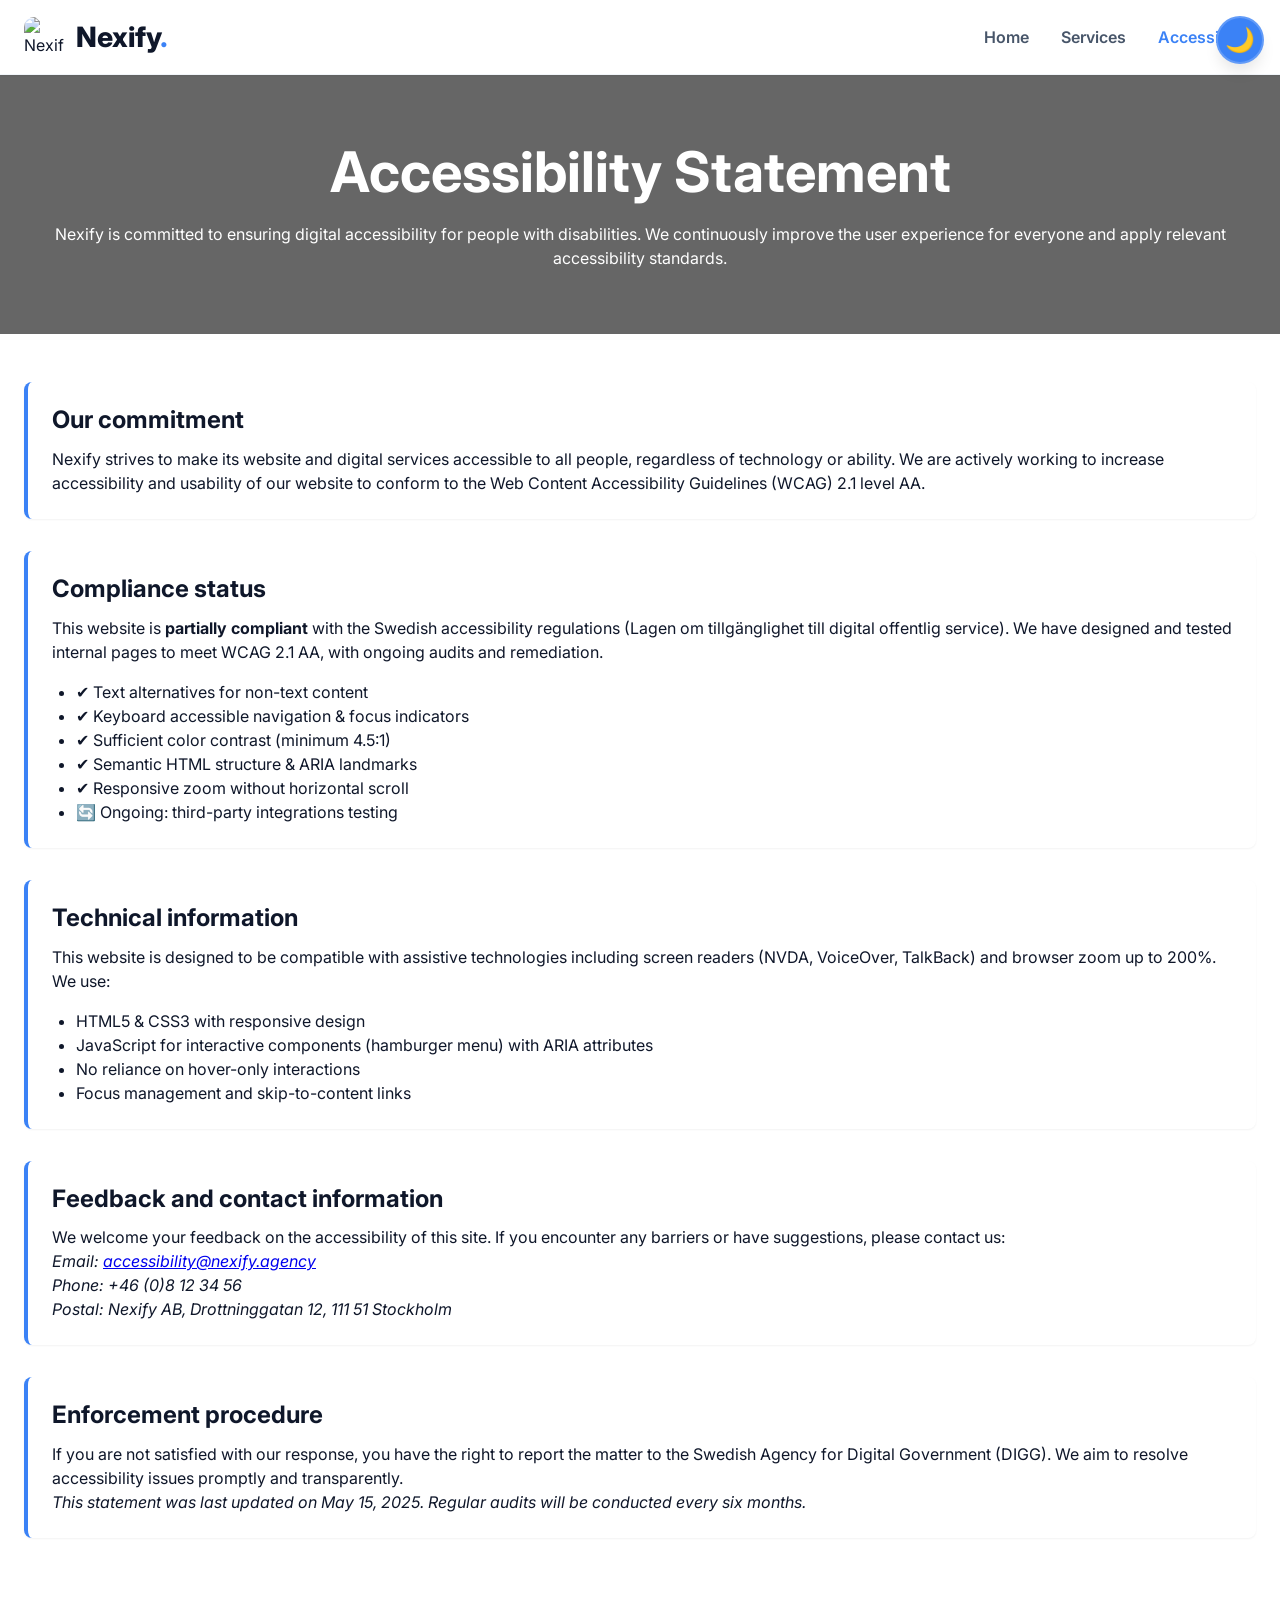
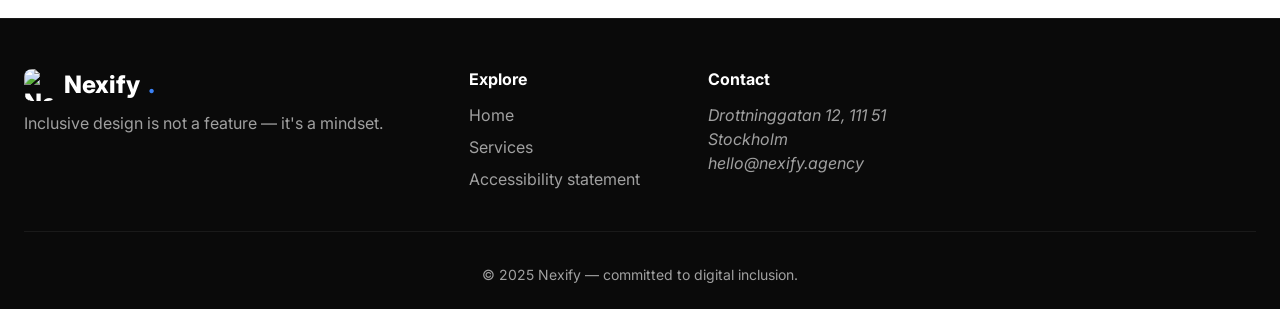
==== commit c83ce198: "Update theme toggle button class and adjust copyright year in multiple files" ====
--- a/accessibility.html
+++ b/accessibility.html
@@ -15,7 +15,7 @@
 <body>
     <a href="#main-content" class="skip-link">Skip to main content</a>
 
-    <button id="themeToggle" class="theme-toggle-btn" aria-label="Switch between light and dark mode">
+    <button id="themeToggle" class="theme-toggle-fixed" aria-label="Switch between light and dark mode">
         <span class="theme-icon">🌙</span>
     </button>
 
@@ -122,7 +122,7 @@
                 </div>
             </div>
             <div class="footer-bottom">
-                <p>© 2026 Nexify — committed to digital inclusion.</p>
+                <p>© 2025 Nexify — committed to digital inclusion.</p>
             </div>
         </div>
     </footer>
--- a/css/style.css
+++ b/css/style.css
@@ -1,4 +1,4 @@
-/* css/style.css */
+/* css/style.css - Complete fixed file */
 :root {
     --primary: #3b82f6;
     --primary-dark: #2563eb;
@@ -7,6 +7,7 @@
     --gray-800: #1e293b;
     --gray-600: #475569;
     --gray-400: #94a3b8;
+    --gray-200: #e2e8f0;
     --gray-100: #f1f5f9;
     --white: #ffffff;
     --shadow-sm: 0 1px 2px 0 rgb(0 0 0 / 0.05);
@@ -16,11 +17,12 @@
     --radius-sm: 0.5rem;
 }
 
-/* Dark mode variables - affects body only, not footer */
+/* Dark mode variables */
 [data-theme="dark"] {
     --dark: #f1f5f9;
     --gray-800: #e2e8f0;
     --gray-600: #cbd5e1;
+    --gray-200: #334155;
     --gray-400: #94a3b8;
     --gray-100: #1e293b;
     --white: #0f172a;
@@ -49,33 +51,55 @@
     padding: 0 1.5rem;
 }
 
-/* Theme Toggle Button - Fixed at top right edge */
-.theme-toggle-btn {
+/* Theme Toggle Button - Fixed position */
+.theme-toggle-fixed {
     position: fixed;
-    top: 1rem;
-    right: 1rem;
-    z-index: 1000;
     background: var(--primary);
     border: none;
-    width: 41px;
-    height: 41px;
-    border-radius: 50%;
     cursor: pointer;
     display: flex;
     align-items: center;
     justify-content: center;
     box-shadow: var(--shadow-lg);
     transition: transform 0.2s ease, background 0.2s ease;
-    border: 2px solid rgba(255,255,255,0.2);
-}
-
-.theme-toggle-btn:hover {
+    border: 2px solid rgba(255, 255, 255, 0.2);
+    z-index: 1000;
+}
+
+/* Desktop: top-right corner */
+@media (min-width: 769px) {
+    .theme-toggle-fixed {
+        top: 1rem;
+        right: 1rem;
+        width: 48px;
+        height: 48px;
+        border-radius: 50%;
+    }
+}
+
+/* Mobile: bottom-right corner (away from hamburger) */
+@media (max-width: 768px) {
+    .theme-toggle-fixed {
+        bottom: 1.5rem;
+        right: 1.5rem;
+        width: 52px;
+        height: 52px;
+        border-radius: 50%;
+    }
+    
+    /* Add padding so toggle doesn't cover footer content */
+    main {
+        padding-bottom: 5rem;
+    }
+}
+
+.theme-toggle-fixed:hover {
     transform: scale(1.05);
     background: var(--primary-dark);
 }
 
 .theme-icon {
-    font-size: 1.0rem;
+    font-size: 1.5rem;
     pointer-events: none;
 }
 
@@ -196,10 +220,9 @@
     color: var(--primary);
 }
 
-/* Header & Navigation - matches other sections */
+/* Header & Navigation */
 .site-header {
     background: var(--white);
-    backdrop-filter: blur(0px);
     position: sticky;
     top: 0;
     z-index: 100;
@@ -232,6 +255,22 @@
     height: 2px;
     background-color: var(--dark);
     transition: all 0.2s ease;
+}
+
+/* Overlay for clicking outside */
+.menu-overlay {
+    position: fixed;
+    top: 0;
+    left: 0;
+    width: 100%;
+    height: 100%;
+    background: rgba(0, 0, 0, 0.5);
+    z-index: 98;
+    display: none;
+}
+
+.menu-overlay.active {
+    display: block;
 }
 
 .primary-nav {
@@ -266,6 +305,7 @@
     padding: 0.5rem 0;
     font-size: 1.25rem;
     transition: color 0.2s;
+    display: block;
 }
 
 .nav-link:hover,
@@ -298,7 +338,7 @@
     }
 }
 
-/* Hero Section with image background */
+/* Hero Section */
 .hero {
     padding: 4rem 0;
     position: relative;
@@ -454,7 +494,7 @@
 .form-group textarea:focus {
     outline: none;
     border-color: var(--primary);
-    box-shadow: 0 0 0 3px rgba(59,130,246,0.2);
+    box-shadow: 0 0 0 3px rgba(59, 130, 246, 0.2);
 }
 
 .form-note {
@@ -473,7 +513,7 @@
     }
 }
 
-/* Showcase with image backgrounds */
+/* Showcase */
 .showcase {
     padding: 4rem 0;
     background: var(--gray-100);
@@ -514,7 +554,7 @@
     }
 }
 
-/* Services Page with image background */
+/* Services Page */
 .page-hero {
     background: linear-gradient(135deg, var(--dark), var(--gray-800));
     color: white;
@@ -536,7 +576,7 @@
     left: 0;
     right: 0;
     bottom: 0;
-    background: rgba(0,0,0,0.6);
+    background: rgba(0, 0, 0, 0.6);
 }
 
 .services-hero .container {
@@ -592,7 +632,7 @@
     }
 }
 
-/* Accessibility Statement page with image background */
+/* Accessibility Statement page */
 .accessibility-hero {
     background-image: url('https://images.unsplash.com/photo-1559028012-481c04fa702d?w=1600&h=400&fit=crop');
     background-size: cover;
@@ -607,7 +647,7 @@
     left: 0;
     right: 0;
     bottom: 0;
-    background: rgba(0,0,0,0.6);
+    background: rgba(0, 0, 0, 0.6);
 }
 
 .accessibility-hero .container {
@@ -732,7 +772,7 @@
     }
 }
 
-/* Dark mode adjustments for images - subtle overlay */
+/* Dark mode adjustments for images */
 [data-theme="dark"] .hero-image img,
 [data-theme="dark"] .showcase-item img {
     filter: brightness(0.9);
